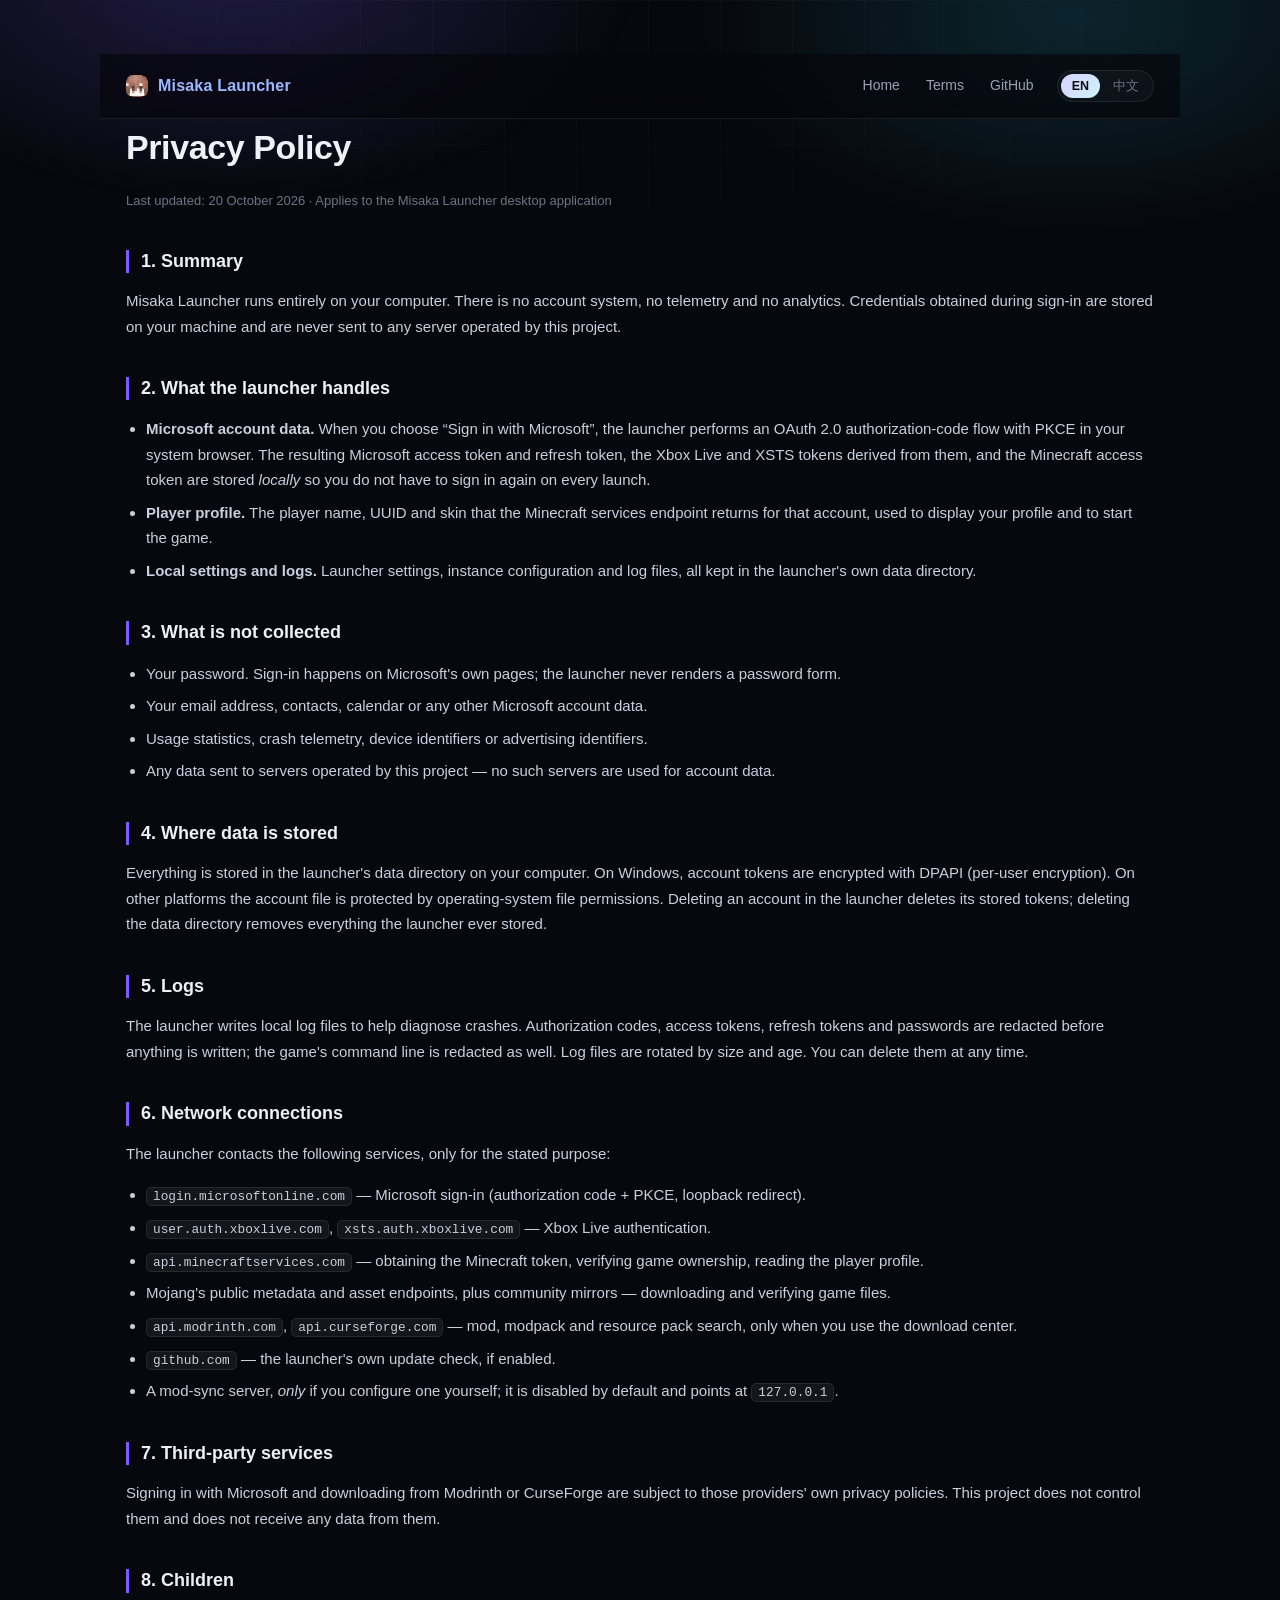
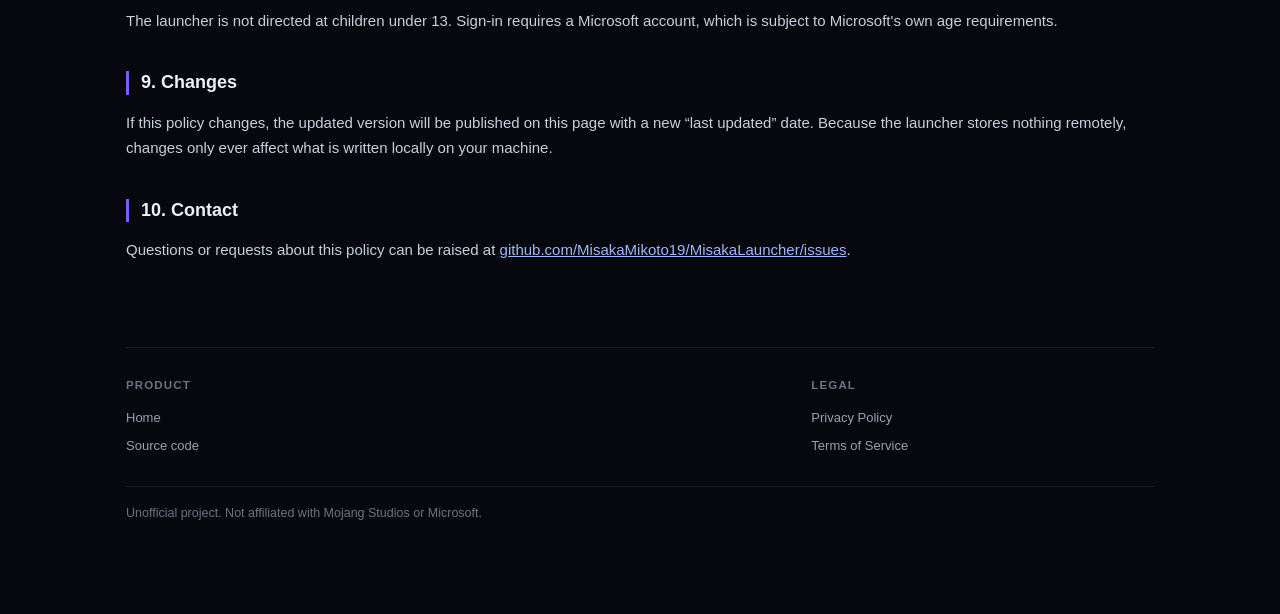
==== site/privacy.html @ e213591b "Misaka Launcher 1.2.0 只支持微软正版登录（移除离线账户与第三方皮肤站认证）；产品名与产物名去掉 Minecraft 商标， 更新服务产品键改为 MisakaLauncher；下载" ====
<!DOCTYPE html>
<html lang="en" data-lang="en">
<head>
    <meta charset="utf-8">
    <meta name="viewport" content="width=device-width, initial-scale=1">
    <meta name="theme-color" content="#08090d">
    <title>Privacy Policy — Misaka Launcher</title>
    <link rel="icon" href="assets/icon.webp" type="image/webp">
    <link rel="stylesheet" href="assets/style.css">
</head>
<body>
<div class="wrap doc">

    <header class="top">
        <a class="brand" href="index.html">
            <img class="mark" src="assets/icon.webp" width="22" height="22" alt="">
            Misaka Launcher
        </a>
        <nav class="top">
            <a href="index.html"><span data-lang="en">Home</span><span data-lang="zh">首页</span></a>
            <a href="terms.html"><span data-lang="en">Terms</span><span data-lang="zh">条款</span></a>
            <a class="keep" href="https://github.com/MisakaMikoto19/MisakaLauncher">GitHub</a>
            <span class="lang" role="group" aria-label="Language">
                <button type="button" data-set-lang="en">EN</button>
                <button type="button" data-set-lang="zh">中文</button>
            </span>
        </nav>
    </header>

    <h1><span data-lang="en">Privacy Policy</span><span data-lang="zh">隐私政策</span></h1>
    <p class="meta">
        <span data-lang="en">Last updated: 20 October 2026 · Applies to the Misaka Launcher desktop application</span>
        <span data-lang="zh">最后更新：2026 年 10 月 20 日 · 适用于 Misaka Launcher 桌面应用</span>
    </p>

    <h2><span data-lang="en">1. Summary</span><span data-lang="zh">1. 摘要</span></h2>
    <p>
        <span data-lang="en">Misaka Launcher runs entirely on your computer. There is no account system, no telemetry and no analytics. Credentials obtained during sign-in are stored on your machine and are never sent to any server operated by this project.</span>
        <span data-lang="zh">Misaka Launcher 完全在你本机运行。没有账号系统、没有遥测、没有统计。登录获得的凭据只保存在你的机器上，不会发送到本项目运营的任何服务器。</span>
    </p>

    <h2><span data-lang="en">2. What the launcher handles</span><span data-lang="zh">2. 启动器处理哪些数据</span></h2>
    <ul>
        <li>
            <span data-lang="en"><strong>Microsoft account data.</strong> When you choose “Sign in with Microsoft”, the launcher performs an OAuth 2.0 authorization-code flow with PKCE in your system browser. The resulting Microsoft access token and refresh token, the Xbox Live and XSTS tokens derived from them, and the Minecraft access token are stored <em>locally</em> so you do not have to sign in again on every launch.</span>
            <span data-lang="zh"><strong>微软账号数据。</strong> 选择「使用微软登录」时，启动器在你的系统浏览器中完成 OAuth 2.0 授权码（+ PKCE）流程。得到的微软访问令牌与刷新令牌、由此派生的 Xbox Live / XSTS 令牌，以及 Minecraft 令牌，都只<b>保存在本机</b>，以免每次启动都要重新登录。</span>
        </li>
        <li>
            <span data-lang="en"><strong>Player profile.</strong> The player name, UUID and skin that the Minecraft services endpoint returns for that account, used to display your profile and to start the game.</span>
            <span data-lang="zh"><strong>玩家档案。</strong> Minecraft 服务端返回的玩家名、UUID 与皮肤，用于展示个人信息与启动游戏。</span>
        </li>
        <li>
            <span data-lang="en"><strong>Local settings and logs.</strong> Launcher settings, instance configuration and log files, all kept in the launcher's own data directory.</span>
            <span data-lang="zh"><strong>本地设置与日志。</strong> 启动器设置、实例配置与日志文件，均保存在启动器自己的数据目录中。</span>
        </li>
    </ul>

    <h2><span data-lang="en">3. What is not collected</span><span data-lang="zh">3. 不收集什么</span></h2>
    <ul>
        <li>
            <span data-lang="en">Your password. Sign-in happens on Microsoft's own pages; the launcher never renders a password form.</span>
            <span data-lang="zh">你的密码。登录发生在微软自己的页面上，启动器从不渲染密码表单。</span>
        </li>
        <li>
            <span data-lang="en">Your email address, contacts, calendar or any other Microsoft account data.</span>
            <span data-lang="zh">你的邮箱地址、联系人、日历或任何其他微软账号数据。</span>
        </li>
        <li>
            <span data-lang="en">Usage statistics, crash telemetry, device identifiers or advertising identifiers.</span>
            <span data-lang="zh">使用统计、崩溃遥测、设备标识或广告标识。</span>
        </li>
        <li>
            <span data-lang="en">Any data sent to servers operated by this project — no such servers are used for account data.</span>
            <span data-lang="zh">任何发往本项目运营服务器的数据 —— 本项目没有用于账号数据的服务器。</span>
        </li>
    </ul>

    <h2><span data-lang="en">4. Where data is stored</span><span data-lang="zh">4. 数据保存在哪里</span></h2>
    <p>
        <span data-lang="en">Everything is stored in the launcher's data directory on your computer. On Windows, account tokens are encrypted with DPAPI (per-user encryption). On other platforms the account file is protected by operating-system file permissions. Deleting an account in the launcher deletes its stored tokens; deleting the data directory removes everything the launcher ever stored.</span>
        <span data-lang="zh">全部数据都保存在你电脑上启动器的数据目录中。Windows 上账号令牌使用 DPAPI（按用户加密）保护；其他平台依靠操作系统文件权限。在启动器中删除账户会同时删除其令牌；删除数据目录即清除启动器保存过的一切。</span>
    </p>

    <h2><span data-lang="en">5. Logs</span><span data-lang="zh">5. 日志</span></h2>
    <p>
        <span data-lang="en">The launcher writes local log files to help diagnose crashes. Authorization codes, access tokens, refresh tokens and passwords are redacted before anything is written; the game's command line is redacted as well. Log files are rotated by size and age. You can delete them at any time.</span>
        <span data-lang="zh">启动器会写本地日志以便排查崩溃。授权码、访问令牌、刷新令牌与密码在写入前即被脱敏，游戏命令行同样会被脱敏。日志按体积与天数轮转，你可以随时删除。</span>
    </p>

    <h2><span data-lang="en">6. Network connections</span><span data-lang="zh">6. 网络连接</span></h2>
    <p>
        <span data-lang="en">The launcher contacts the following services, only for the stated purpose:</span>
        <span data-lang="zh">启动器只会为下列目的访问这些服务：</span>
    </p>
    <ul>
        <li><code>login.microsoftonline.com</code> — <span data-lang="en">Microsoft sign-in (authorization code + PKCE, loopback redirect).</span><span data-lang="zh">微软登录（授权码 + PKCE，回环回调）。</span></li>
        <li><code>user.auth.xboxlive.com</code>, <code>xsts.auth.xboxlive.com</code> — <span data-lang="en">Xbox Live authentication.</span><span data-lang="zh">Xbox Live 认证。</span></li>
        <li><code>api.minecraftservices.com</code> — <span data-lang="en">obtaining the Minecraft token, verifying game ownership, reading the player profile.</span><span data-lang="zh">获取 Minecraft 令牌、校验正版拥有情况、读取玩家档案。</span></li>
        <li><span data-lang="en">Mojang's public metadata and asset endpoints, plus community mirrors — downloading and verifying game files.</span><span data-lang="zh">Mojang 的公开元数据与资源地址，以及社区镜像 —— 下载并校验游戏文件。</span></li>
        <li><code>api.modrinth.com</code>, <code>api.curseforge.com</code> — <span data-lang="en">mod, modpack and resource pack search, only when you use the download center.</span><span data-lang="zh">模组 / 整合包 / 资源包检索，仅在你使用下载中心时访问。</span></li>
        <li><code>github.com</code> — <span data-lang="en">the launcher's own update check, if enabled.</span><span data-lang="zh">启动器自身更新检查（若启用）。</span></li>
        <li><span data-lang="en">A mod-sync server, <em>only</em> if you configure one yourself; it is disabled by default and points at <code>127.0.0.1</code>.</span><span data-lang="zh">模组同步服务器，<b>仅当你自行配置</b>时才会连接；默认关闭且地址指向 <code>127.0.0.1</code>。</span></li>
    </ul>

    <h2><span data-lang="en">7. Third-party services</span><span data-lang="zh">7. 第三方服务</span></h2>
    <p>
        <span data-lang="en">Signing in with Microsoft and downloading from Modrinth or CurseForge are subject to those providers' own privacy policies. This project does not control them and does not receive any data from them.</span>
        <span data-lang="zh">微软登录与从 Modrinth / CurseForge 下载，均适用各自提供方的隐私政策。本项目既不控制这些服务，也不会从中获取数据。</span>
    </p>

    <h2><span data-lang="en">8. Children</span><span data-lang="zh">8. 未成年人</span></h2>
    <p>
        <span data-lang="en">The launcher is not directed at children under 13. Sign-in requires a Microsoft account, which is subject to Microsoft's own age requirements.</span>
        <span data-lang="zh">本启动器不面向 13 岁以下儿童。登录需要微软账号，适用微软自身的年龄要求。</span>
    </p>

    <h2><span data-lang="en">9. Changes</span><span data-lang="zh">9. 变更</span></h2>
    <p>
        <span data-lang="en">If this policy changes, the updated version will be published on this page with a new “last updated” date. Because the launcher stores nothing remotely, changes only ever affect what is written locally on your machine.</span>
        <span data-lang="zh">本政策如有变更，会更新本页内容与文首的「最后更新」日期。由于启动器不在远端保存任何数据，变更只会影响写在你本机上的内容。</span>
    </p>

    <h2><span data-lang="en">10. Contact</span><span data-lang="zh">10. 联系方式</span></h2>
    <p>
        <span data-lang="en">Questions or requests about this policy can be raised at <a href="https://github.com/MisakaMikoto19/MisakaLauncher/issues">github.com/MisakaMikoto19/MisakaLauncher/issues</a>.</span>
        <span data-lang="zh">关于本政策的疑问可提交至 <a href="https://github.com/MisakaMikoto19/MisakaLauncher/issues">github.com/MisakaMikoto19/MisakaLauncher/issues</a>。</span>
    </p>

    <footer>
        <div class="cols">
            <div>
                <h4><span data-lang="en">Product</span><span data-lang="zh">项目</span></h4>
                <a href="index.html"><span data-lang="en">Home</span><span data-lang="zh">首页</span></a>
                <a href="https://github.com/MisakaMikoto19/MisakaLauncher"><span data-lang="en">Source code</span><span data-lang="zh">源代码</span></a>
            </div>
            <div>
                <h4><span data-lang="en">Legal</span><span data-lang="zh">法律</span></h4>
                <a href="privacy.html"><span data-lang="en">Privacy Policy</span><span data-lang="zh">隐私政策</span></a>
                <a href="terms.html"><span data-lang="en">Terms of Service</span><span data-lang="zh">服务条款</span></a>
            </div>
        </div>
        <div class="legal">
            <span data-lang="en">Unofficial project. Not affiliated with Mojang Studios or Microsoft.</span>
            <span data-lang="zh">非官方项目，与 Mojang Studios、Microsoft 无关联。</span>
        </div>
    </footer>

</div>

<script>
    (function () {
        var KEY = 'misaka-lang';
        var root = document.documentElement;

        function apply(lang) {
            root.setAttribute('data-lang', lang);
            root.setAttribute('lang', lang === 'zh' ? 'zh-CN' : 'en');
            var buttons = document.querySelectorAll('[data-set-lang]');
            for (var i = 0; i < buttons.length; i++) {
                var on = buttons[i].getAttribute('data-set-lang') === lang;
                buttons[i].classList.toggle('on', on);
                buttons[i].setAttribute('aria-pressed', on ? 'true' : 'false');
            }
        }

        var buttons = document.querySelectorAll('[data-set-lang]');
        for (var i = 0; i < buttons.length; i++) {
            buttons[i].addEventListener('click', function () {
                var lang = this.getAttribute('data-set-lang');
                try { localStorage.setItem(KEY, lang); } catch (e) { }
                apply(lang);
            });
        }

        var saved = null;
        try { saved = localStorage.getItem(KEY); } catch (e) { }
        apply(saved === 'zh' ? 'zh' : 'en');
    })();
</script>
</body>
</html>
---- site/assets/style.css ----
/* Misaka Launcher — 站点样式
   全静态、零外部依赖（不引 CDN 字体/图标）：网络差或被墙时也不会变丑。
   配色对齐启动器本体：紫 #7C5CFF → 青 #22D3EE。 */

:root {
    --bg: #07080d;
    --bg-soft: #0b0d14;
    --card: rgba(255, 255, 255, 0.035);
    --card-hi: rgba(255, 255, 255, 0.06);
    --line: rgba(255, 255, 255, 0.08);
    --line-hi: rgba(255, 255, 255, 0.16);
    --text: #eef1f7;
    --muted: #98a2b3;
    --muted-2: #6b7484;
    --accent: #7c5cff;
    --accent-2: #22d3ee;
    --accent-soft: rgba(124, 92, 255, 0.16);
    --ok: #4ade80;
    --radius: 18px;
    --radius-sm: 11px;
    --max: 1080px;
}

* { box-sizing: border-box; }

html { scroll-behavior: smooth; }

body {
    margin: 0;
    background: var(--bg);
    color: var(--text);
    font-family: -apple-system, BlinkMacSystemFont, "Segoe UI", "Noto Sans SC",
        "PingFang SC", "Microsoft YaHei", sans-serif;
    font-size: 16px;
    line-height: 1.7;
    -webkit-font-smoothing: antialiased;
}

/* 顶部双色柔光 + 细网格，首屏不空，也不用加载图片 */
body::before {
    content: "";
    position: fixed;
    inset: 0;
    z-index: 0;
    pointer-events: none;
    background:
        radial-gradient(46% 38% at 18% -4%, rgba(124, 92, 255, 0.22), transparent 70%),
        radial-gradient(42% 34% at 84% 2%, rgba(34, 211, 238, 0.14), transparent 72%);
}

body::after {
    content: "";
    position: fixed;
    inset: 0;
    z-index: 0;
    pointer-events: none;
    background-image:
        linear-gradient(rgba(255, 255, 255, 0.025) 1px, transparent 1px),
        linear-gradient(90deg, rgba(255, 255, 255, 0.025) 1px, transparent 1px);
    background-size: 72px 72px;
    mask-image: radial-gradient(66% 46% at 50% 0%, #000 28%, transparent 80%);
    -webkit-mask-image: radial-gradient(66% 46% at 50% 0%, #000 28%, transparent 80%);
}

.wrap {
    position: relative;
    z-index: 1;
    max-width: var(--max);
    margin: 0 auto;
    padding: 0 26px 90px;
}

/* ---------------- 顶栏 ---------------- */
header.top {
    position: sticky;
    top: 0;
    z-index: 20;
    display: flex;
    align-items: center;
    justify-content: space-between;
    gap: 20px;
    margin: 0 -26px;
    padding: 13px 26px;
    background: rgba(7, 8, 13, 0.74);
    backdrop-filter: saturate(150%) blur(16px);
    -webkit-backdrop-filter: saturate(150%) blur(16px);
    border-bottom: 1px solid var(--line);
}

.brand {
    display: flex;
    align-items: center;
    gap: 10px;
    font-weight: 650;
    letter-spacing: 0.2px;
    color: var(--text);
    text-decoration: none;
    white-space: nowrap;
}

.brand .mark { display: block; border-radius: 7px; }

nav.top { display: flex; align-items: center; gap: 4px; margin-left: auto; }

nav.top a {
    color: var(--muted);
    text-decoration: none;
    font-size: 14px;
    padding: 7px 11px;
    border-radius: 9px;
    transition: color 0.16s ease, background 0.16s ease;
}

nav.top a:hover { color: var(--text); background: var(--card-hi); }

.lang {
    display: inline-flex;
    align-items: center;
    padding: 3px;
    gap: 2px;
    margin-left: 8px;
    border: 1px solid var(--line);
    border-radius: 999px;
    background: rgba(255, 255, 255, 0.03);
}

.lang button {
    appearance: none;
    border: 0;
    background: transparent;
    color: var(--muted-2);
    font: inherit;
    font-size: 12.5px;
    line-height: 1;
    padding: 6px 11px;
    border-radius: 999px;
    cursor: pointer;
    transition: color 0.16s ease, background 0.16s ease;
}

.lang button:hover { color: var(--text); }

.lang button.on {
    color: #0b0d12;
    font-weight: 600;
    background: linear-gradient(135deg, #d9d2ff, #cdf3fb);
}

/* ---------------- Hero ---------------- */
.hero {
    display: grid;
    grid-template-columns: minmax(0, 1.05fr) minmax(0, 1fr);
    gap: 46px;
    align-items: center;
    padding: 68px 0 26px;
}

.eyebrow {
    display: inline-flex;
    align-items: center;
    gap: 8px;
    font-size: 12.5px;
    color: var(--muted);
    border: 1px solid var(--line);
    border-radius: 999px;
    padding: 5px 13px;
    background: var(--card);
    margin-bottom: 22px;
}

.eyebrow .dot {
    width: 6px;
    height: 6px;
    border-radius: 50%;
    background: var(--ok);
    box-shadow: 0 0 10px rgba(74, 222, 128, 0.9);
}

.hero h1 {
    font-size: clamp(30px, 3.5vw, 44px);
    line-height: 1.16;
    letter-spacing: -0.9px;
    font-weight: 700;
    margin: 0 0 18px;
}

.hero h1 .grad {
    background: linear-gradient(100deg, var(--accent) 6%, var(--accent-2) 96%);
    -webkit-background-clip: text;
    background-clip: text;
    color: transparent;
}

.hero p.lead {
    color: var(--muted);
    font-size: 16.5px;
    margin: 0 0 26px;
    max-width: 36em;
}

.cta { display: flex; flex-wrap: wrap; gap: 10px; margin-bottom: 22px; }

.btn {
    display: inline-flex;
    align-items: center;
    gap: 8px;
    height: 44px;
    padding: 0 20px;
    border-radius: 12px;
    font-size: 14.5px;
    font-weight: 600;
    text-decoration: none;
    border: 1px solid transparent;
    transition: transform 0.16s ease, box-shadow 0.16s ease, background 0.16s ease,
        border-color 0.16s ease;
}

.btn-primary {
    color: #0a0b10;
    background: linear-gradient(135deg, #b9a8ff, #8ee9f8);
    box-shadow: 0 10px 28px rgba(124, 92, 255, 0.28);
}

.btn-primary:hover { transform: translateY(-1px); box-shadow: 0 14px 34px rgba(124, 92, 255, 0.38); }

.btn-ghost {
    color: var(--text);
    border-color: var(--line-hi);
    background: var(--card);
}

.btn-ghost:hover { background: var(--card-hi); transform: translateY(-1px); }

.meta-row {
    display: flex;
    flex-wrap: wrap;
    gap: 7px 16px;
    font-size: 12.5px;
    color: var(--muted-2);
}

.meta-row span { display: inline-flex; align-items: center; gap: 6px; }

.meta-row i {
    width: 5px;
    height: 5px;
    border-radius: 50%;
    background: var(--accent-2);
    display: inline-block;
}

/* ---------------- 模拟窗口（纯 CSS，不加载截图） ---------------- */
/* 主视觉：优先真实截图；截图缺失时由 JS 切到下面的 .mock 兜底 */
.hero-shot {
    margin: 0;
    position: relative;
}

.hero-shot img {
    display: block;
    width: 100%;
    height: auto;
    /* 截图外围已是透明（构建时处理过），所以用 drop-shadow 让阴影贴合圆角轮廓；
       box-shadow 会按矩形盒子投影，四角会露出一圈方形的光晕。
       也不再额外描边：窗口自己那条淡紫边框已经够了，再套一圈会显得双层。 */
    filter: drop-shadow(0 26px 60px rgba(0, 0, 0, 0.55));
}

.mock {
    position: relative;
    border: 1px solid var(--line-hi);
    border-radius: 16px;
    background: linear-gradient(180deg, rgba(22, 25, 36, 0.96), rgba(12, 14, 21, 0.96));
    box-shadow: 0 30px 80px rgba(0, 0, 0, 0.55), 0 0 0 1px rgba(255, 255, 255, 0.02) inset;
    overflow: hidden;
    transform: perspective(1200px) rotateX(2.2deg) rotateY(-3deg);
    transition: transform 0.5s ease;
}

.mock:hover { transform: perspective(1200px) rotateX(0deg) rotateY(0deg); }

.mock-bar {
    display: flex;
    align-items: center;
    gap: 7px;
    padding: 9px 12px;
    border-bottom: 1px solid var(--line);
    background: rgba(255, 255, 255, 0.025);
}

.mock-bar i {
    width: 9px;
    height: 9px;
    border-radius: 50%;
    background: rgba(255, 255, 255, 0.18);
    display: block;
}

.mock-bar i:first-child { background: #ff6b6b; }
.mock-bar i:nth-child(2) { background: #fbbf24; }
.mock-bar i:nth-child(3) { background: #4ade80; }

.mock-bar .url {
    margin-left: 8px;
    font-size: 10.5px;
    color: var(--muted-2);
    letter-spacing: 0.3px;
}

.mock-body { display: grid; grid-template-columns: 132px minmax(0, 1fr); min-height: 264px; }

.mock-side {
    border-right: 1px solid var(--line);
    padding: 12px 10px;
    display: flex;
    flex-direction: column;
    gap: 4px;
    background: rgba(255, 255, 255, 0.015);
}

.mock-side .grp {
    font-size: 9.5px;
    letter-spacing: 0.08em;
    text-transform: uppercase;
    color: var(--muted-2);
    padding: 8px 8px 4px;
}

.mock-side .item {
    display: flex;
    align-items: center;
    gap: 8px;
    font-size: 11.5px;
    color: var(--muted);
    padding: 6px 8px;
    border-radius: 8px;
}

.mock-side .item.on {
    color: var(--text);
    font-weight: 600;
    background: linear-gradient(90deg, rgba(124, 92, 255, 0.28), rgba(34, 211, 238, 0.12));
}

.mock-side .item b {
    width: 12px;
    height: 12px;
    border-radius: 4px;
    background: rgba(255, 255, 255, 0.16);
    display: block;
}

.mock-side .item.on b { background: linear-gradient(135deg, #b9a8ff, #8ee9f8); }

.mock-main { padding: 14px; display: flex; flex-direction: column; gap: 10px; }

.mock-hero {
    border: 1px solid var(--line);
    border-radius: 12px;
    padding: 14px;
    background:
        linear-gradient(120deg, rgba(124, 92, 255, 0.16), rgba(34, 211, 238, 0.08)),
        rgba(255, 255, 255, 0.02);
    display: flex;
    align-items: center;
    gap: 12px;
}

.mock-hero .title { font-size: 13px; font-weight: 650; }
.mock-hero .sub { font-size: 10.5px; color: var(--muted-2); margin-top: 2px; }

.mock-launch {
    margin-left: auto;
    font-size: 11px;
    font-weight: 700;
    color: #0a0b10;
    padding: 8px 14px;
    border-radius: 9px;
    background: linear-gradient(135deg, #b9a8ff, #8ee9f8);
    box-shadow: 0 8px 20px rgba(124, 92, 255, 0.35);
    white-space: nowrap;
}

.mock-stats { display: grid; grid-template-columns: repeat(3, 1fr); gap: 8px; }

.mock-stat {
    border: 1px solid var(--line);
    border-radius: 10px;
    padding: 9px 10px;
    background: rgba(255, 255, 255, 0.025);
}

.mock-stat .k { font-size: 9.5px; color: var(--muted-2); }
.mock-stat .v { font-size: 13px; font-weight: 650; margin-top: 2px; }

.mock-list { display: flex; flex-direction: column; gap: 5px; }

.mock-row {
    display: flex;
    align-items: center;
    gap: 8px;
    font-size: 11px;
    color: var(--muted);
    border: 1px solid var(--line);
    border-radius: 8px;
    padding: 7px 9px;
    background: rgba(255, 255, 255, 0.02);
}

.mock-row .tick {
    width: 12px;
    height: 12px;
    border-radius: 4px;
    background: linear-gradient(135deg, #b9a8ff, #8ee9f8);
    flex: none;
}

.mock-row .bar {
    margin-left: auto;
    width: 46px;
    height: 4px;
    border-radius: 999px;
    background: rgba(255, 255, 255, 0.12);
    overflow: hidden;
    flex: none;
}

.mock-row .bar span {
    display: block;
    height: 100%;
    border-radius: 999px;
    background: linear-gradient(90deg, var(--accent), var(--accent-2));
}

.mock-row .grip {
    color: var(--muted-2);
    letter-spacing: -2px;
    font-size: 13px;
    flex: none;
}

/* ---------------- 通用区块 ---------------- */
section { margin-top: 74px; }

.section-head { margin-bottom: 24px; max-width: 44em; }

.kicker {
    display: inline-block;
    font-size: 11.5px;
    letter-spacing: 0.12em;
    text-transform: uppercase;
    color: var(--accent-2);
    margin-bottom: 8px;
}

.section-head h2 {
    font-size: clamp(20px, 2.4vw, 27px);
    letter-spacing: -0.4px;
    margin: 0 0 8px;
    font-weight: 680;
}

.section-head p { margin: 0; color: var(--muted); font-size: 15px; }

.notice {
    display: flex;
    align-items: flex-start;
    gap: 10px;
    font-size: 13px;
    color: var(--muted);
    border: 1px solid var(--line);
    border-left: 2px solid var(--accent);
    border-radius: 0 12px 12px 0;
    background: rgba(124, 92, 255, 0.06);
    padding: 12px 16px;
    margin-top: 26px;
}

/* ---------------- 下载 ---------------- */
.downloads {
    display: grid;
    grid-template-columns: repeat(auto-fit, minmax(228px, 1fr));
    gap: 12px;
}

.dl {
    position: relative;
    display: flex;
    align-items: center;
    gap: 13px;
    padding: 16px 17px;
    border: 1px solid var(--line);
    border-radius: var(--radius-sm);
    background: var(--card);
    color: var(--text);
    text-decoration: none;
    transition: border-color 0.18s ease, transform 0.18s ease, background 0.18s ease,
        box-shadow 0.18s ease;
}

.dl:hover {
    border-color: rgba(124, 92, 255, 0.55);
    background: var(--accent-soft);
    transform: translateY(-2px);
    box-shadow: 0 12px 30px rgba(0, 0, 0, 0.36);
}

.dl .ico {
    flex: none;
    width: 36px;
    height: 36px;
    display: grid;
    place-items: center;
    border-radius: 10px;
    border: 1px solid var(--line);
    background: rgba(255, 255, 255, 0.05);
    color: var(--muted);
}

.dl:hover .ico { color: var(--text); border-color: var(--line-hi); }

.dl .txt { min-width: 0; }
.dl strong { display: block; font-size: 14.5px; font-weight: 620; }
.dl small { display: block; color: var(--muted-2); font-size: 12px; }

.dl .arrow {
    margin-left: auto;
    color: var(--muted-2);
    transition: transform 0.18s ease, color 0.18s ease;
}

.dl:hover .arrow { color: var(--text); transform: translateX(2px); }

.hint { color: var(--muted-2); font-size: 13px; margin-top: 14px; }
.hint a { color: #9db8ff; text-decoration: none; }
.hint a:hover { text-decoration: underline; }

/* ---------------- 特性 ---------------- */
.features {
    display: grid;
    grid-template-columns: repeat(auto-fit, minmax(268px, 1fr));
    gap: 12px;
}

.feature {
    border: 1px solid var(--line);
    border-radius: var(--radius);
    background: var(--card);
    padding: 20px 21px;
    transition: border-color 0.18s ease, background 0.18s ease, transform 0.18s ease;
}

.feature:hover {
    border-color: var(--line-hi);
    background: var(--card-hi);
    transform: translateY(-2px);
}

.feature .ico {
    width: 32px;
    height: 32px;
    display: grid;
    place-items: center;
    border-radius: 9px;
    margin-bottom: 12px;
    color: #c9c0ff;
    background: var(--accent-soft);
    border: 1px solid rgba(124, 92, 255, 0.28);
}

.feature h3 { font-size: 15px; margin: 0 0 6px; font-weight: 640; }
.feature p { margin: 0; color: var(--muted); font-size: 14px; }

/* ---------------- 隐私 / 登录说明 ---------------- */
.split {
    display: grid;
    grid-template-columns: minmax(0, 1.1fr) minmax(0, 1fr);
    gap: 14px;
}

.card {
    border: 1px solid var(--line);
    border-radius: var(--radius);
    background: var(--card);
    padding: 22px 24px;
}

.card h3 { margin: 0 0 10px; font-size: 16px; font-weight: 650; }
.card p { margin: 0 0 12px; color: var(--muted); font-size: 14.5px; }
.card p:last-child { margin-bottom: 0; }

.checklist { list-style: none; margin: 0; padding: 0; }

.checklist li {
    display: flex;
    gap: 10px;
    align-items: flex-start;
    font-size: 14px;
    color: var(--muted);
    padding: 7px 0;
    border-bottom: 1px dashed var(--line);
}

.checklist li:last-child { border-bottom: 0; }

.checklist svg { flex: none; margin-top: 4px; color: var(--ok); }

/* ---------------- 要求表 ---------------- */
table.req {
    width: 100%;
    border-collapse: collapse;
    font-size: 14px;
    border: 1px solid var(--line);
    border-radius: var(--radius);
    overflow: hidden;
}

table.req th,
table.req td {
    text-align: left;
    padding: 12px 16px;
    border-bottom: 1px solid var(--line);
    vertical-align: top;
}

table.req th {
    font-weight: 600;
    color: var(--text);
    background: rgba(255, 255, 255, 0.04);
    white-space: nowrap;
}

table.req td { color: var(--muted); }
table.req tr:last-child th, table.req tr:last-child td { border-bottom: 0; }

/* ---------------- FAQ ---------------- */
.faq { display: grid; gap: 10px; }

details {
    border: 1px solid var(--line);
    border-radius: 13px;
    background: var(--card);
    padding: 0 18px;
    transition: border-color 0.18s ease, background 0.18s ease;
}

details[open] { border-color: var(--line-hi); background: var(--card-hi); }

summary {
    cursor: pointer;
    list-style: none;
    padding: 15px 0;
    font-size: 14.5px;
    font-weight: 600;
    display: flex;
    align-items: center;
    gap: 10px;
}

summary::-webkit-details-marker { display: none; }

summary::after {
    content: "+";
    margin-left: auto;
    color: var(--muted-2);
    font-size: 18px;
    font-weight: 400;
    line-height: 1;
}

details[open] summary::after { content: "−"; }

details p { margin: 0 0 16px; color: var(--muted); font-size: 14px; }

/* ---------------- 页脚 ---------------- */
footer {
    margin-top: 84px;
    padding-top: 28px;
    border-top: 1px solid var(--line);
    color: var(--muted-2);
    font-size: 13px;
}

/* 用 flex 而不是 grid：auto-fit 与固定轨道混写在部分浏览器里会被整条声明判无效，
   结果就是四栏塌成一栏（线上确实出现过）。flex + flex-basis 行为可预测。 */
footer .cols {
    display: flex;
    flex-wrap: wrap;
    align-items: flex-start;
    gap: 26px 40px;
    margin-bottom: 26px;
}

footer .cols > div {
    flex: 1 1 150px;
    min-width: 0;
}

footer .cols > div:first-child {
    flex: 2 1 260px;
}

footer h4 {
    font-size: 11.5px;
    text-transform: uppercase;
    letter-spacing: 0.1em;
    color: var(--muted-2);
    margin: 0 0 9px;
    font-weight: 600;
}

/* 显式声明 :link/:visited：某些浏览器的默认下划线会在这两个伪类上胜出 */
footer a,
footer a:link,
footer a:visited {
    display: block;
    color: var(--muted);
    text-decoration: none;
    padding: 3px 0;
}

footer a:hover { color: var(--text); }

footer .tagline { color: var(--muted-2); font-size: 12.5px; max-width: 30em; }

footer .legal {
    border-top: 1px solid var(--line);
    padding-top: 16px;
    font-size: 12.5px;
    line-height: 1.75;
}

/* ---------------- 文档页（privacy / terms） ---------------- */
.doc { padding-top: 54px; }

.doc h1 { font-size: clamp(26px, 3vw, 34px); margin: 0 0 8px; letter-spacing: -0.4px; }
.doc .meta { color: var(--muted-2); font-size: 13px; margin-bottom: 32px; }

.doc h2 {
    font-size: 18px;
    margin: 38px 0 12px;
    padding-left: 12px;
    border-left: 3px solid var(--accent);
    line-height: 1.3;
}

.doc p, .doc li { color: #c7d0de; font-size: 15px; }
.doc ul { padding-left: 20px; }
.doc li { margin: 7px 0; }

.doc code {
    font-family: ui-monospace, SFMono-Regular, Consolas, monospace;
    font-size: 12.8px;
    background: rgba(255, 255, 255, 0.06);
    border: 1px solid var(--line);
    padding: 1px 6px;
    border-radius: 5px;
    white-space: nowrap;
}

.doc a { color: #9db8ff; }

/* ---------------- 语言切换 ---------------- */
html[data-lang="en"] [data-lang="zh"] { display: none !important; }
html[data-lang="zh"] [data-lang="en"] { display: none !important; }

/* ---------------- 响应式 ---------------- */
@media (max-width: 900px) {
    .hero { grid-template-columns: 1fr; gap: 34px; padding-top: 48px; }
    .mock { transform: none; }
    .split { grid-template-columns: 1fr; }
}

@media (max-width: 620px) {
    .wrap { padding: 0 18px 70px; }
    header.top { margin: 0 -18px; padding: 12px 18px; }
    nav.top a { display: none; }
    nav.top a.keep { display: inline-block; }
    section { margin-top: 56px; }
    .mock-body { grid-template-columns: 1fr; }
    .mock-side { display: none; }
    footer .cols { grid-template-columns: 1fr 1fr; }
}

@media (prefers-reduced-motion: reduce) {
    * { transition: none !important; animation: none !important; }
    html { scroll-behavior: auto; }
}
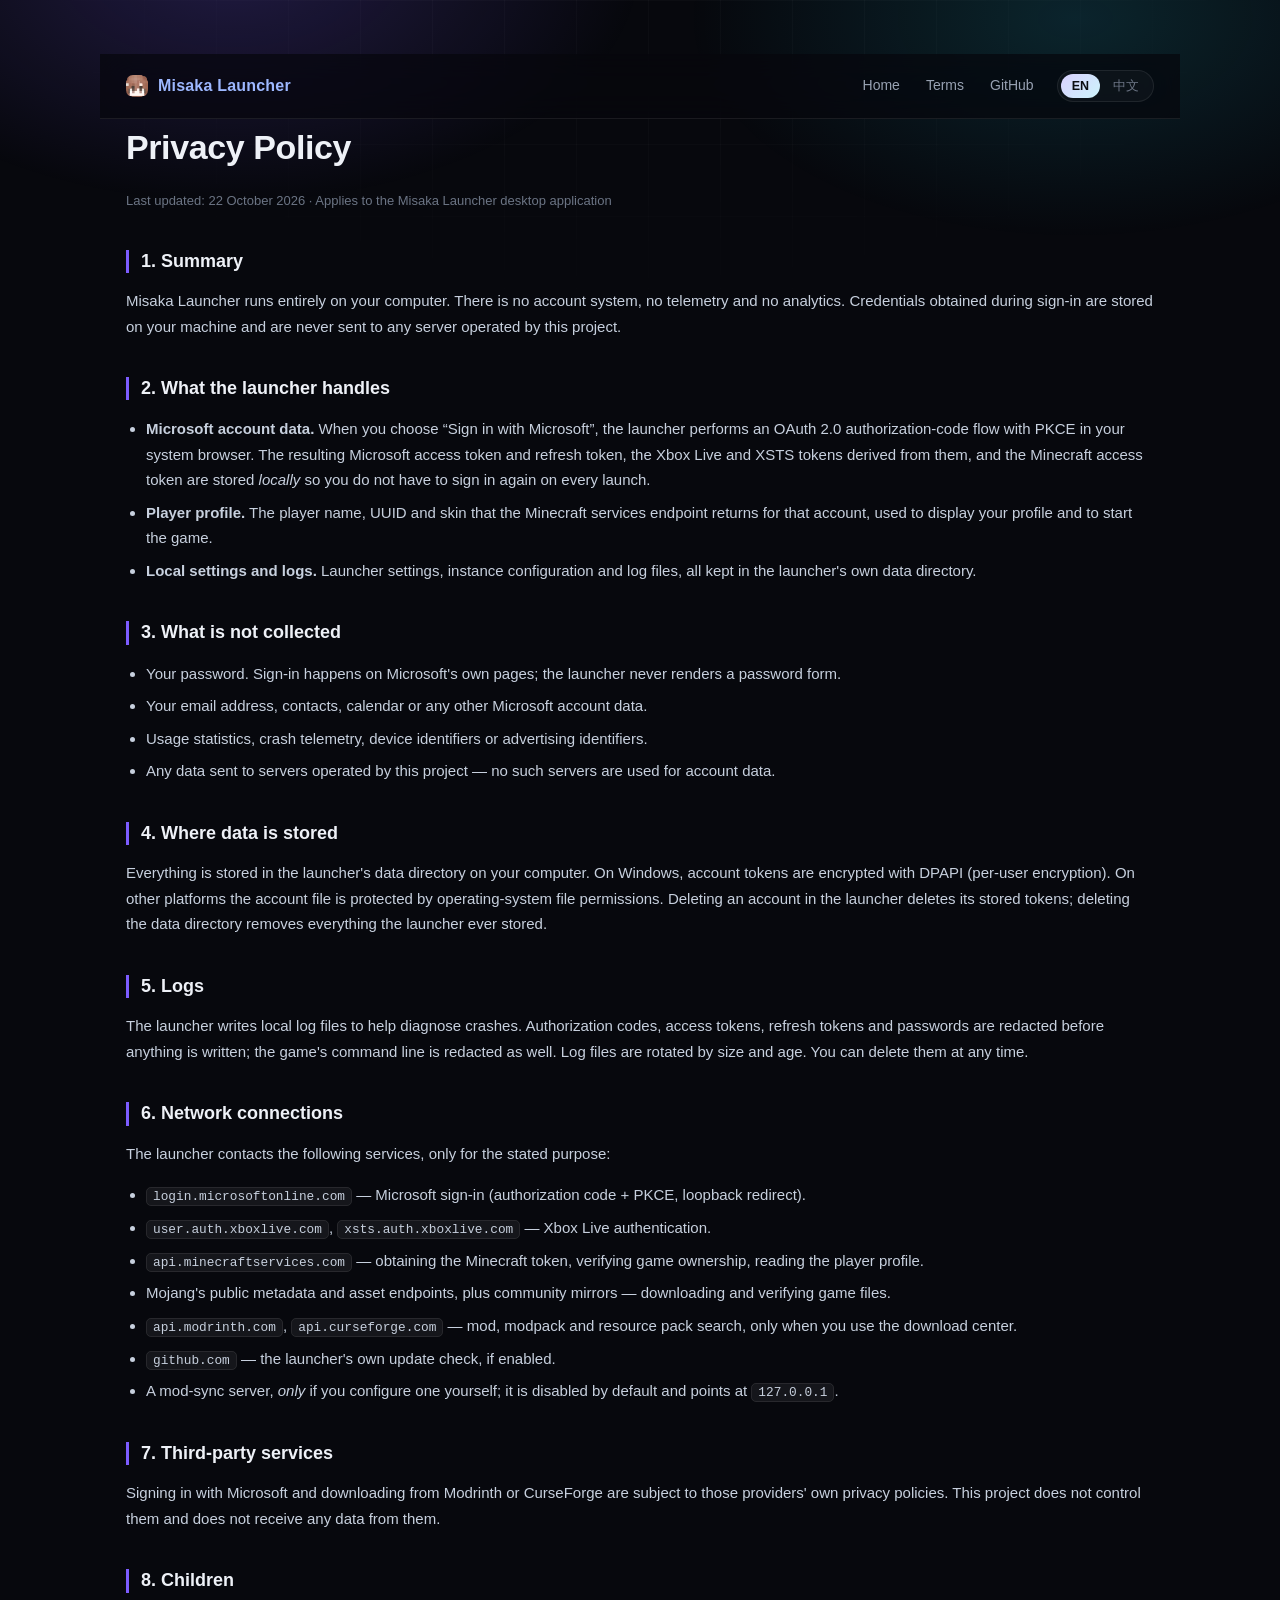
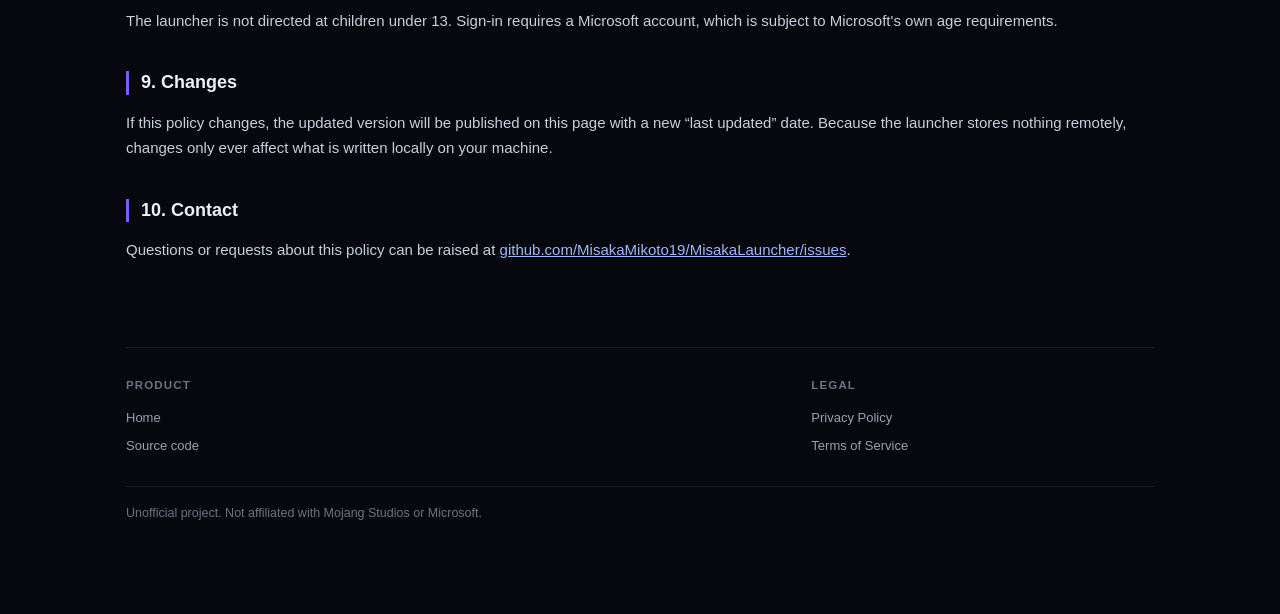
==== commit e2fc964b: "docs(site): 条款与隐私政策更新为 10 月 22 日（内容随 1.2.0 调整）" ====
--- a/site/privacy.html
+++ b/site/privacy.html
@@ -29,8 +29,8 @@
 
     <h1><span data-lang="en">Privacy Policy</span><span data-lang="zh">隐私政策</span></h1>
     <p class="meta">
-        <span data-lang="en">Last updated: 20 October 2026 · Applies to the Misaka Launcher desktop application</span>
-        <span data-lang="zh">最后更新：2026 年 10 月 20 日 · 适用于 Misaka Launcher 桌面应用</span>
+        <span data-lang="en">Last updated: 22 October 2026 · Applies to the Misaka Launcher desktop application</span>
+        <span data-lang="zh">最后更新：2026 年 10 月 22 日 · 适用于 Misaka Launcher 桌面应用</span>
     </p>
 
     <h2><span data-lang="en">1. Summary</span><span data-lang="zh">1. 摘要</span></h2>
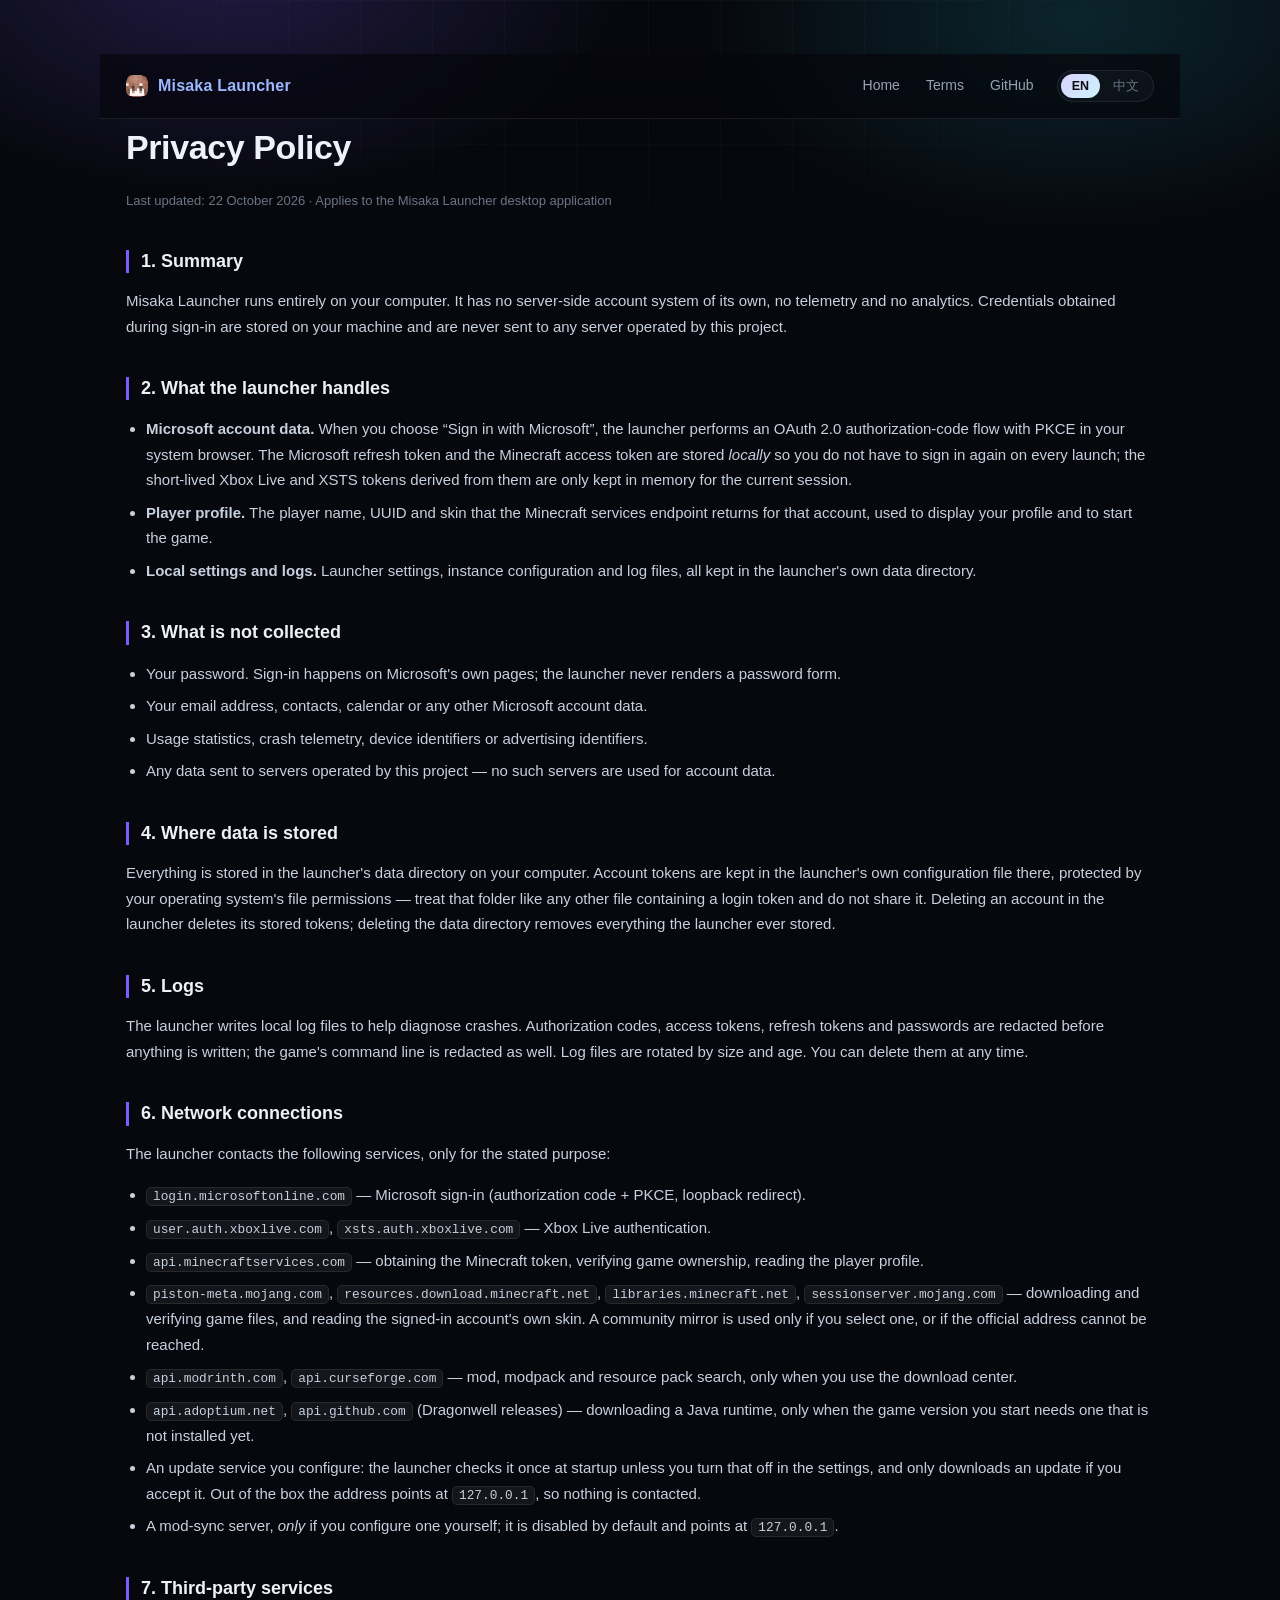
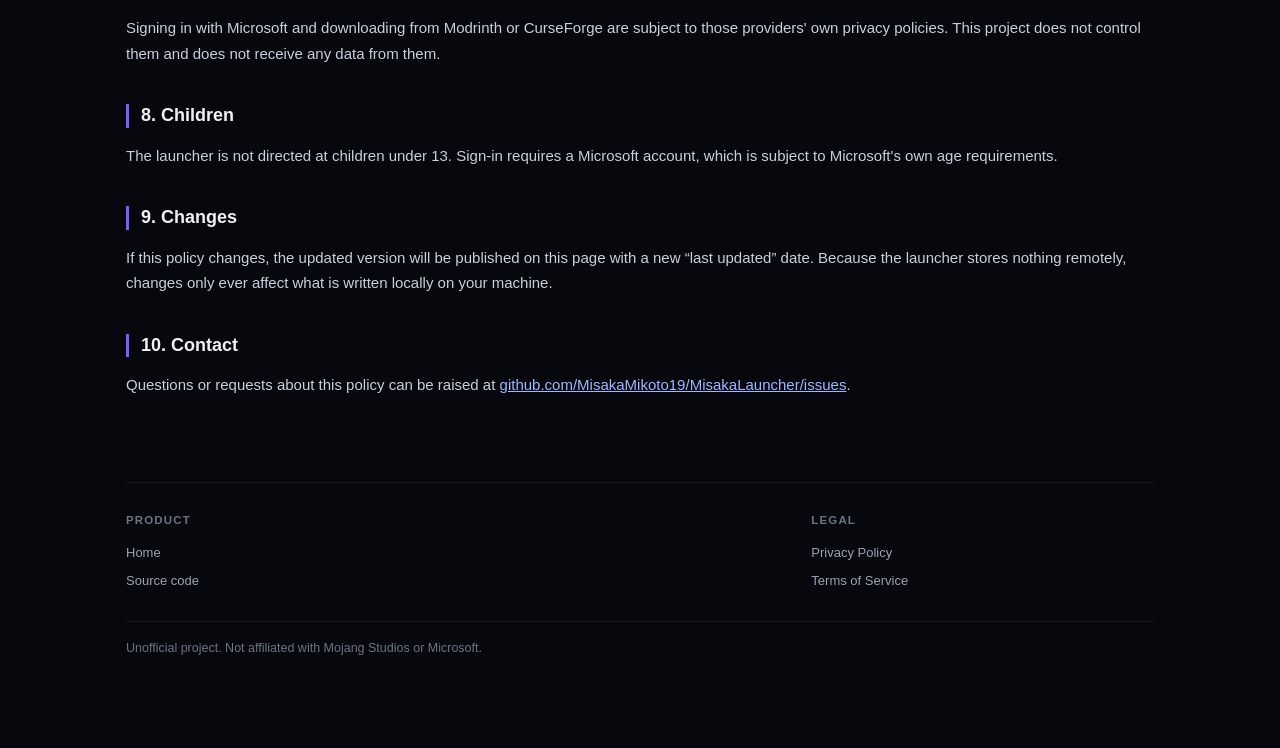
==== commit bec35a99: "docs(site): 全站说辞与 1.2.0 实际行为对齐 - 去掉不实表述：DPAPI 加密、可回滚、'从不私自联网' - 隐私政策补全网络行为（更新服务、JDK 提供方、sessionserve" ====
--- a/site/privacy.html
+++ b/site/privacy.html
@@ -35,15 +35,15 @@
 
     <h2><span data-lang="en">1. Summary</span><span data-lang="zh">1. 摘要</span></h2>
     <p>
-        <span data-lang="en">Misaka Launcher runs entirely on your computer. There is no account system, no telemetry and no analytics. Credentials obtained during sign-in are stored on your machine and are never sent to any server operated by this project.</span>
-        <span data-lang="zh">Misaka Launcher 完全在你本机运行。没有账号系统、没有遥测、没有统计。登录获得的凭据只保存在你的机器上，不会发送到本项目运营的任何服务器。</span>
+        <span data-lang="en">Misaka Launcher runs entirely on your computer. It has no server-side account system of its own, no telemetry and no analytics. Credentials obtained during sign-in are stored on your machine and are never sent to any server operated by this project.</span>
+        <span data-lang="zh">Misaka Launcher 完全在你本机运行。它没有自己的服务端账号系统，也没有遥测与统计。登录获得的凭据只保存在你的机器上，不会发送到本项目运营的任何服务器。</span>
     </p>
 
     <h2><span data-lang="en">2. What the launcher handles</span><span data-lang="zh">2. 启动器处理哪些数据</span></h2>
     <ul>
         <li>
-            <span data-lang="en"><strong>Microsoft account data.</strong> When you choose “Sign in with Microsoft”, the launcher performs an OAuth 2.0 authorization-code flow with PKCE in your system browser. The resulting Microsoft access token and refresh token, the Xbox Live and XSTS tokens derived from them, and the Minecraft access token are stored <em>locally</em> so you do not have to sign in again on every launch.</span>
-            <span data-lang="zh"><strong>微软账号数据。</strong> 选择「使用微软登录」时，启动器在你的系统浏览器中完成 OAuth 2.0 授权码（+ PKCE）流程。得到的微软访问令牌与刷新令牌、由此派生的 Xbox Live / XSTS 令牌，以及 Minecraft 令牌，都只<b>保存在本机</b>，以免每次启动都要重新登录。</span>
+            <span data-lang="en"><strong>Microsoft account data.</strong> When you choose “Sign in with Microsoft”, the launcher performs an OAuth 2.0 authorization-code flow with PKCE in your system browser. The Microsoft refresh token and the Minecraft access token are stored <em>locally</em> so you do not have to sign in again on every launch; the short-lived Xbox Live and XSTS tokens derived from them are only kept in memory for the current session.</span>
+            <span data-lang="zh"><strong>微软账号数据。</strong> 选择「使用微软登录」时，启动器在你的系统浏览器中完成 OAuth 2.0 授权码（+ PKCE）流程。微软刷新令牌与 Minecraft 令牌只<b>保存在本机</b>，以免每次启动都要重新登录；由此派生的 Xbox Live / XSTS 令牌生命周期很短，只在当次运行期间留在内存里。</span>
         </li>
         <li>
             <span data-lang="en"><strong>Player profile.</strong> The player name, UUID and skin that the Minecraft services endpoint returns for that account, used to display your profile and to start the game.</span>
@@ -77,8 +77,8 @@
 
     <h2><span data-lang="en">4. Where data is stored</span><span data-lang="zh">4. 数据保存在哪里</span></h2>
     <p>
-        <span data-lang="en">Everything is stored in the launcher's data directory on your computer. On Windows, account tokens are encrypted with DPAPI (per-user encryption). On other platforms the account file is protected by operating-system file permissions. Deleting an account in the launcher deletes its stored tokens; deleting the data directory removes everything the launcher ever stored.</span>
-        <span data-lang="zh">全部数据都保存在你电脑上启动器的数据目录中。Windows 上账号令牌使用 DPAPI（按用户加密）保护；其他平台依靠操作系统文件权限。在启动器中删除账户会同时删除其令牌；删除数据目录即清除启动器保存过的一切。</span>
+        <span data-lang="en">Everything is stored in the launcher's data directory on your computer. Account tokens are kept in the launcher's own configuration file there, protected by your operating system's file permissions — treat that folder like any other file containing a login token and do not share it. Deleting an account in the launcher deletes its stored tokens; deleting the data directory removes everything the launcher ever stored.</span>
+        <span data-lang="zh">全部数据都保存在你电脑上启动器的数据目录中。账号令牌也保存在该目录下启动器自己的配置文件里，依靠操作系统的文件权限保护 —— 请像对待任何含有登录令牌的文件一样对待这个目录，不要分享给他人。在启动器中删除账户会同时删除其令牌；删除数据目录即清除启动器保存过的一切。</span>
     </p>
 
     <h2><span data-lang="en">5. Logs</span><span data-lang="zh">5. 日志</span></h2>
@@ -96,9 +96,10 @@
         <li><code>login.microsoftonline.com</code> — <span data-lang="en">Microsoft sign-in (authorization code + PKCE, loopback redirect).</span><span data-lang="zh">微软登录（授权码 + PKCE，回环回调）。</span></li>
         <li><code>user.auth.xboxlive.com</code>, <code>xsts.auth.xboxlive.com</code> — <span data-lang="en">Xbox Live authentication.</span><span data-lang="zh">Xbox Live 认证。</span></li>
         <li><code>api.minecraftservices.com</code> — <span data-lang="en">obtaining the Minecraft token, verifying game ownership, reading the player profile.</span><span data-lang="zh">获取 Minecraft 令牌、校验正版拥有情况、读取玩家档案。</span></li>
-        <li><span data-lang="en">Mojang's public metadata and asset endpoints, plus community mirrors — downloading and verifying game files.</span><span data-lang="zh">Mojang 的公开元数据与资源地址，以及社区镜像 —— 下载并校验游戏文件。</span></li>
+        <li><code>piston-meta.mojang.com</code>, <code>resources.download.minecraft.net</code>, <code>libraries.minecraft.net</code>, <code>sessionserver.mojang.com</code> — <span data-lang="en">downloading and verifying game files, and reading the signed-in account's own skin. A community mirror is used only if you select one, or if the official address cannot be reached.</span><span data-lang="zh">下载并校验游戏文件、读取已登录账号自己的皮肤。社区镜像仅在你主动选择、或官方地址不可达时使用。</span></li>
         <li><code>api.modrinth.com</code>, <code>api.curseforge.com</code> — <span data-lang="en">mod, modpack and resource pack search, only when you use the download center.</span><span data-lang="zh">模组 / 整合包 / 资源包检索，仅在你使用下载中心时访问。</span></li>
-        <li><code>github.com</code> — <span data-lang="en">the launcher's own update check, if enabled.</span><span data-lang="zh">启动器自身更新检查（若启用）。</span></li>
+        <li><code>api.adoptium.net</code>, <code>api.github.com</code> (Dragonwell releases) — <span data-lang="en">downloading a Java runtime, only when the game version you start needs one that is not installed yet.</span><span data-lang="zh">下载 Java 运行时，仅在你启动的游戏版本需要、而本机尚未安装时。</span></li>
+        <li><span data-lang="en">An update service you configure: the launcher checks it once at startup unless you turn that off in the settings, and only downloads an update if you accept it. Out of the box the address points at <code>127.0.0.1</code>, so nothing is contacted.</span><span data-lang="zh">你自行配置的更新服务：除非在设置里关掉，启动器启动时会检查一次；只有你同意后才会下载更新。默认地址指向 <code>127.0.0.1</code>，即不会连接任何服务。</span></li>
         <li><span data-lang="en">A mod-sync server, <em>only</em> if you configure one yourself; it is disabled by default and points at <code>127.0.0.1</code>.</span><span data-lang="zh">模组同步服务器，<b>仅当你自行配置</b>时才会连接；默认关闭且地址指向 <code>127.0.0.1</code>。</span></li>
     </ul>
 
